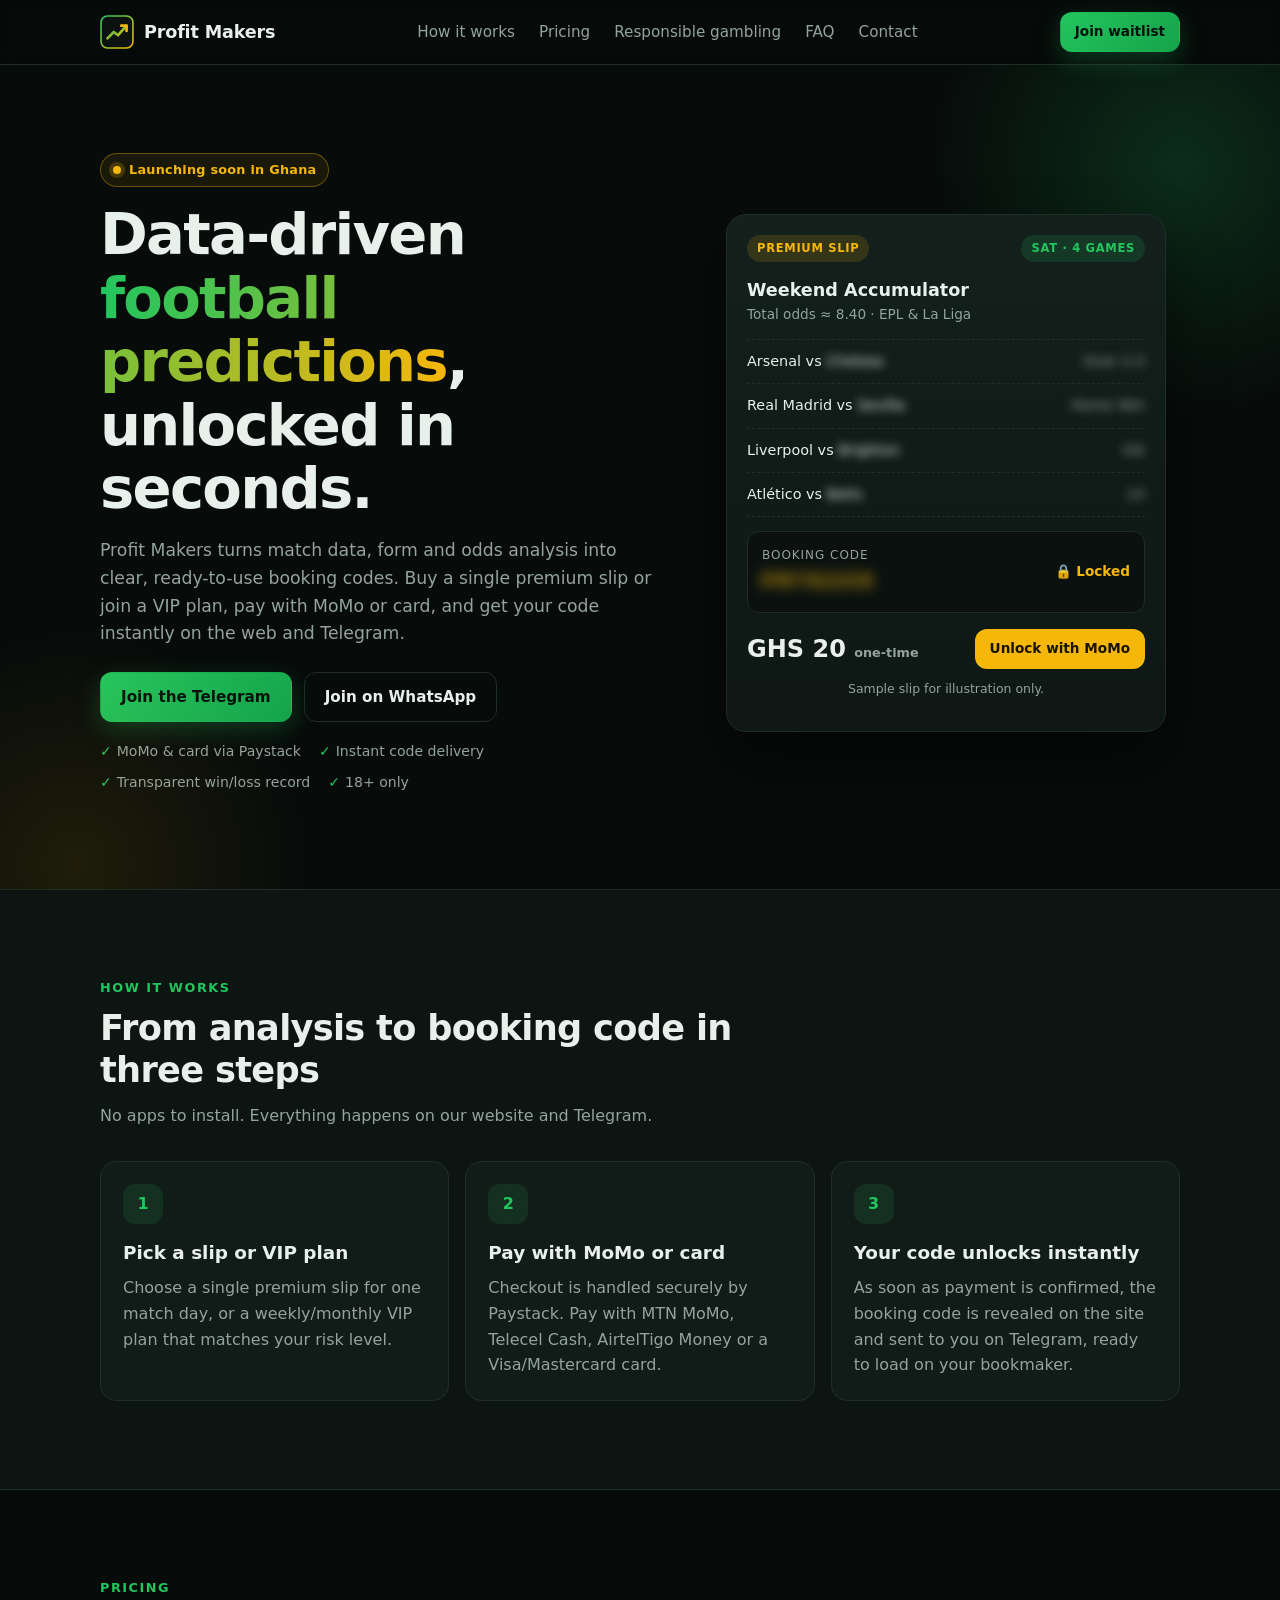
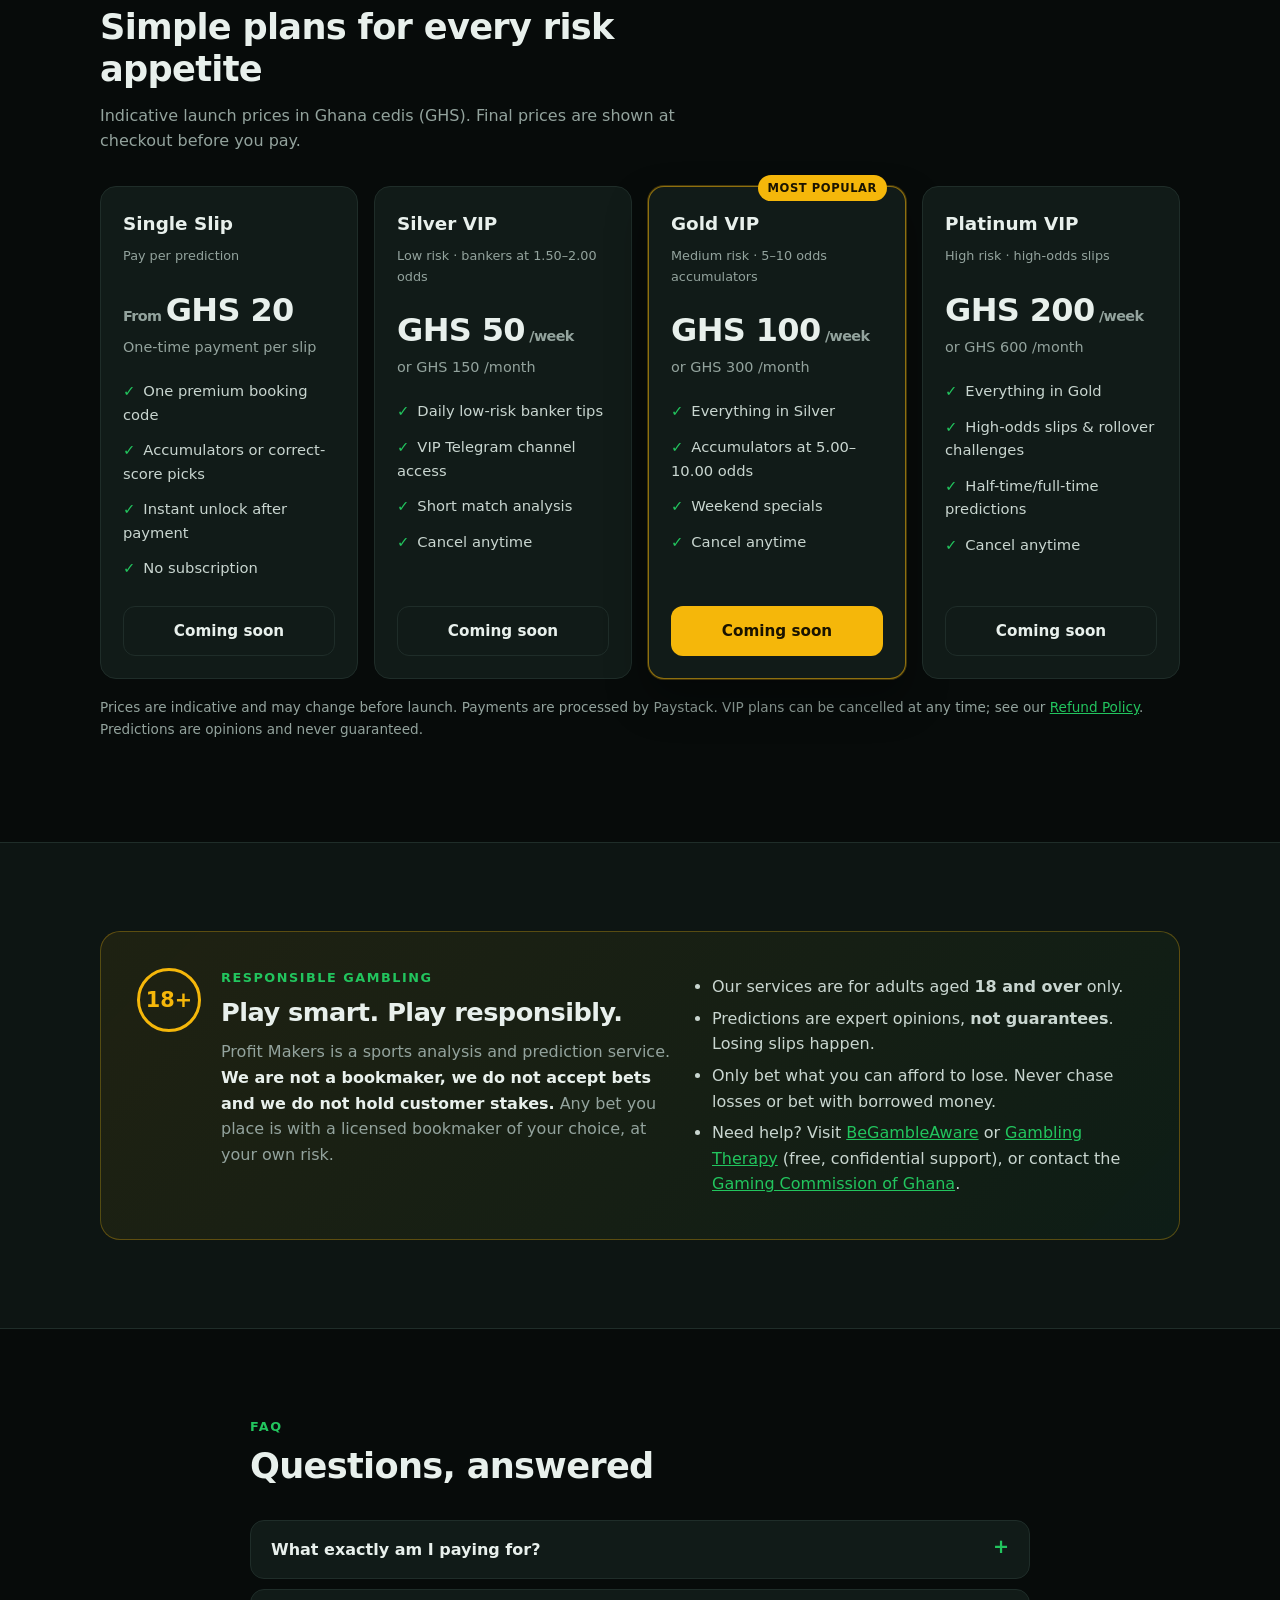
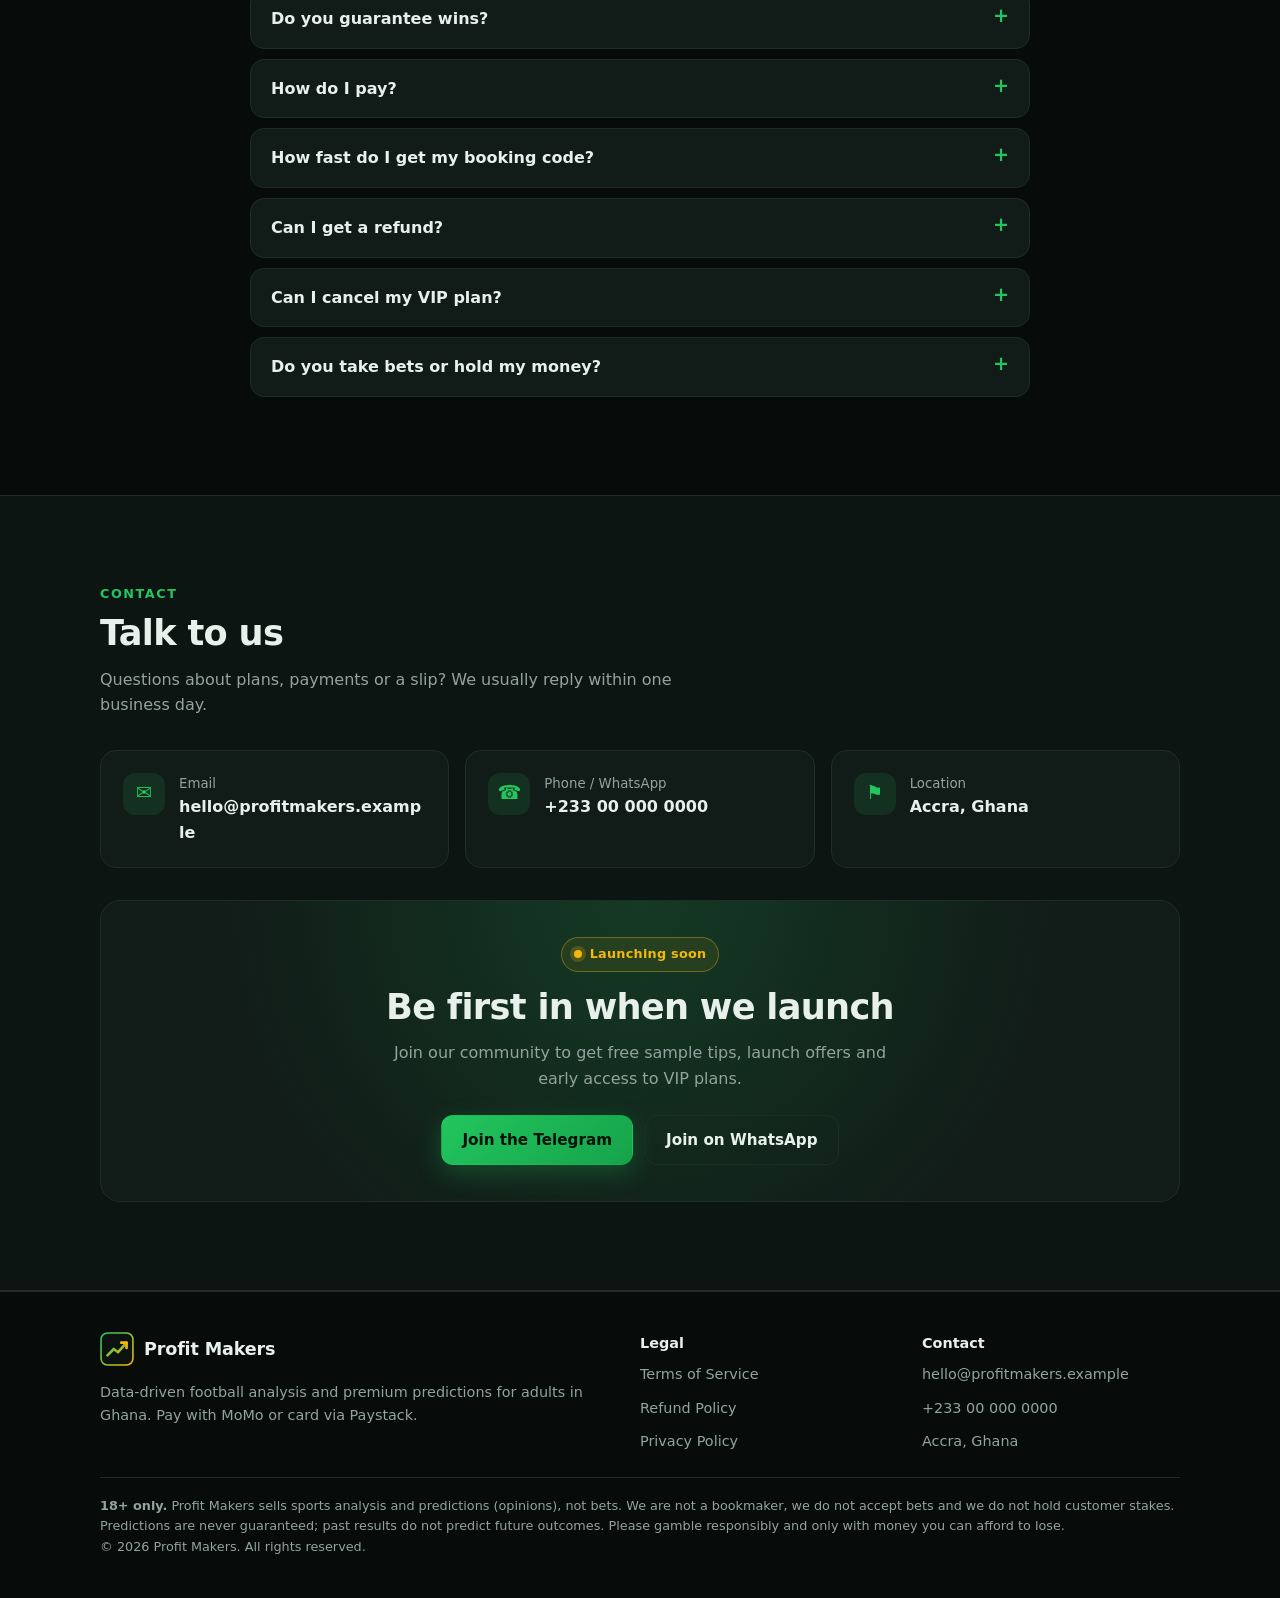
==== index.html @ fea91727 "Add Profit Makers landing page Co-authored-by: afriyierodney64 <afriyierodney64@users.noreply.github" ====
<!DOCTYPE html>
<html lang="en">
<head>
  <meta charset="utf-8">
  <meta name="viewport" content="width=device-width, initial-scale=1">
  <title>Profit Makers | Data-driven football predictions in Ghana</title>
  <meta name="description" content="Profit Makers: data-driven football analysis and premium betting tips in Ghana. Buy single slips or VIP plans with MoMo or card via Paystack. 18+ only.">
  <meta name="theme-color" content="#070b0a">
  <meta property="og:title" content="Profit Makers | Data-driven football predictions in Ghana">
  <meta property="og:description" content="Profit Makers: data-driven football analysis and premium betting tips in Ghana. Buy single slips or VIP plans with MoMo or card via Paystack. 18+ only.">
  <meta property="og:type" content="website">
  <link rel="icon" type="image/svg+xml" href="/favicon.svg">
  <link rel="stylesheet" href="/styles.css">
</head>
<body>
  <header class="site-header">
    <div class="container nav">
      <a class="brand" href="/"><img src="/logo.svg" alt="" width="34" height="34">Profit Makers</a>
      <nav class="nav-links" aria-label="Main">
        <a href="#how">How it works</a>
        <a href="#pricing">Pricing</a>
        <a href="#responsible">Responsible gambling</a>
        <a href="#faq">FAQ</a>
        <a href="#contact">Contact</a>
      </nav>
      <!-- TODO: replace href="#" with your Telegram channel or WhatsApp link (e.g. https://t.me/yourchannel or https://wa.me/233XXXXXXXXX) -->
      <a class="btn btn-primary btn-sm" href="#">Join waitlist</a>
    </div>
  </header>
  <main>
    <!-- HERO -->
    <section class="hero">
        <div class="container hero-grid">
          <div>
            <span class="pill"><span class="dot"></span>Launching soon in Ghana</span>
            <h1>Data-driven <span class="grad">football predictions</span>, unlocked in seconds.</h1>
            <p class="lead">Profit Makers turns match data, form and odds analysis into clear, ready-to-use booking codes. Buy a single premium slip or join a VIP plan, pay with MoMo or card, and get your code instantly on the web and Telegram.</p>
            <div class="hero-ctas">
              <!-- TODO: replace href="#" with your Telegram channel link (e.g. https://t.me/yourchannel) -->
              <a class="btn btn-primary" href="#">Join the Telegram</a>
              <!-- TODO: replace href="#" with your WhatsApp link (e.g. https://wa.me/233XXXXXXXXX) -->
              <a class="btn btn-ghost" href="#">Join on WhatsApp</a>
            </div>
            <ul class="trust">
              <li>MoMo &amp; card via Paystack</li>
              <li>Instant code delivery</li>
              <li>Transparent win/loss record</li>
              <li>18+ only</li>
            </ul>
          </div>

          <div>
            <article class="slip" aria-label="Sample locked premium slip">
              <div class="slip-head">
                <span class="tag tag-gold">Premium slip</span>
                <span class="tag tag-green">Sat &middot; 4 games</span>
              </div>
              <div class="slip-title">Weekend Accumulator</div>
              <div class="slip-meta">Total odds &asymp; 8.40 &middot; EPL &amp; La Liga</div>
              <ul class="legs">
                <li><span>Arsenal vs <span class="blur">Chelsea</span></span><span class="mk blur">Over 2.5</span></li>
                <li><span>Real Madrid vs <span class="blur">Sevilla</span></span><span class="mk blur">Home Win</span></li>
                <li><span>Liverpool vs <span class="blur">Brighton</span></span><span class="mk blur">GG</span></li>
                <li><span>Atl&eacute;tico vs <span class="blur">Betis</span></span><span class="mk blur">1X</span></li>
              </ul>
              <div class="code-box">
                <div>
                  <div class="code-label">Booking code</div>
                  <div class="code" aria-hidden="true">PM7K2X9</div>
                </div>
                <span class="lock">&#128274; Locked</span>
              </div>
              <div class="slip-foot">
                <div class="price">GHS 20 <small>one-time</small></div>
                <a class="btn btn-gold btn-sm" href="#pricing">Unlock with MoMo</a>
              </div>
              <p class="demo-note">Sample slip for illustration only.</p>
            </article>
          </div>
        </div>
    </section>

    <!-- HOW IT WORKS -->
    <section id="how" class="section-alt">
      <div class="container">
        <div class="section-head">
          <span class="eyebrow">How it works</span>
          <h2>From analysis to booking code in three steps</h2>
          <p>No apps to install. Everything happens on our website and Telegram.</p>
        </div>
        <div class="grid steps">
          <div class="card">
            <div class="step-num">1</div>
            <h3>Pick a slip or VIP plan</h3>
            <p>Choose a single premium slip for one match day, or a weekly/monthly VIP plan that matches your risk level.</p>
          </div>
          <div class="card">
            <div class="step-num">2</div>
            <h3>Pay with MoMo or card</h3>
            <p>Checkout is handled securely by Paystack. Pay with MTN MoMo, Telecel Cash, AirtelTigo Money or a Visa/Mastercard card.</p>
          </div>
          <div class="card">
            <div class="step-num">3</div>
            <h3>Your code unlocks instantly</h3>
            <p>As soon as payment is confirmed, the booking code is revealed on the site and sent to you on Telegram, ready to load on your bookmaker.</p>
          </div>
        </div>
      </div>
    </section>

    <!-- PRICING -->
    <section id="pricing">
      <div class="container">
        <div class="section-head">
          <span class="eyebrow">Pricing</span>
          <h2>Simple plans for every risk appetite</h2>
          <p>Indicative launch prices in Ghana cedis (GHS). Final prices are shown at checkout before you pay.</p>
        </div>
        <div class="grid plans">
          <div class="card plan">
            <h3>Single Slip</h3>
            <div class="risk">Pay per prediction</div>
            <div class="amount"><span>From </span>GHS 20</div>
            <div class="alt">One-time payment per slip</div>
            <ul>
              <li>One premium booking code</li>
              <li>Accumulators or correct-score picks</li>
              <li>Instant unlock after payment</li>
              <li>No subscription</li>
            </ul>
            <a class="btn btn-ghost" href="#contact">Coming soon</a>
          </div>
          <div class="card plan">
            <h3>Silver VIP</h3>
            <div class="risk">Low risk &middot; bankers at 1.50&ndash;2.00 odds</div>
            <div class="amount">GHS 50<span> /week</span></div>
            <div class="alt">or GHS 150 /month</div>
            <ul>
              <li>Daily low-risk banker tips</li>
              <li>VIP Telegram channel access</li>
              <li>Short match analysis</li>
              <li>Cancel anytime</li>
            </ul>
            <a class="btn btn-ghost" href="#contact">Coming soon</a>
          </div>
          <div class="card plan featured">
            <span class="badge">Most popular</span>
            <h3>Gold VIP</h3>
            <div class="risk">Medium risk &middot; 5&ndash;10 odds accumulators</div>
            <div class="amount">GHS 100<span> /week</span></div>
            <div class="alt">or GHS 300 /month</div>
            <ul>
              <li>Everything in Silver</li>
              <li>Accumulators at 5.00&ndash;10.00 odds</li>
              <li>Weekend specials</li>
              <li>Cancel anytime</li>
            </ul>
            <a class="btn btn-gold" href="#contact">Coming soon</a>
          </div>
          <div class="card plan">
            <h3>Platinum VIP</h3>
            <div class="risk">High risk &middot; high-odds slips</div>
            <div class="amount">GHS 200<span> /week</span></div>
            <div class="alt">or GHS 600 /month</div>
            <ul>
              <li>Everything in Gold</li>
              <li>High-odds slips &amp; rollover challenges</li>
              <li>Half-time/full-time predictions</li>
              <li>Cancel anytime</li>
            </ul>
            <a class="btn btn-ghost" href="#contact">Coming soon</a>
          </div>
        </div>
        <p class="note">Prices are indicative and may change before launch. Payments are processed by Paystack. VIP plans can be cancelled at any time; see our <a href="/refund">Refund Policy</a>. Predictions are opinions and never guaranteed.</p>
      </div>
    </section>

    <!-- RESPONSIBLE GAMBLING -->
    <section id="responsible" class="section-alt">
      <div class="container">
        <div class="rg">
          <div class="rg-badge" aria-label="18 plus only">18+</div>
          <div>
            <span class="eyebrow">Responsible gambling</span>
            <h2 style="font-size:1.6rem">Play smart. Play responsibly.</h2>
            <p style="color:var(--muted);margin:0">Profit Makers is a sports analysis and prediction service. <strong style="color:var(--text)">We are not a bookmaker, we do not accept bets and we do not hold customer stakes.</strong> Any bet you place is with a licensed bookmaker of your choice, at your own risk.</p>
          </div>
          <ul>
            <li>Our services are for adults aged <strong>18 and over</strong> only.</li>
            <li>Predictions are expert opinions, <strong>not guarantees</strong>. Losing slips happen.</li>
            <li>Only bet what you can afford to lose. Never chase losses or bet with borrowed money.</li>
            <li>Need help? Visit <a href="https://www.begambleaware.org/" target="_blank" rel="noopener">BeGambleAware</a> or <a href="https://www.gamblingtherapy.org/" target="_blank" rel="noopener">Gambling Therapy</a> (free, confidential support), or contact the <a href="https://gamingcommission.gov.gh/" target="_blank" rel="noopener">Gaming Commission of Ghana</a>.</li>
          </ul>
        </div>
      </div>
    </section>

    <!-- FAQ -->
    <section id="faq">
      <div class="container" style="max-width:820px">
        <div class="section-head">
          <span class="eyebrow">FAQ</span>
          <h2>Questions, answered</h2>
        </div>
        <div class="faq">
          <details>
            <summary>What exactly am I paying for?</summary>
            <p>You pay for access to our football analysis and predictions, delivered as a bookmaker booking code (e.g. SportyBet, Betway, 1xBet) plus the picks behind it. You place any bet yourself with your bookmaker.</p>
          </details>
          <details>
            <summary>Do you guarantee wins?</summary>
            <p>No. Nobody can guarantee football results. Our predictions are data-driven opinions, and we publish our win/loss record so you can judge our performance yourself.</p>
          </details>
          <details>
            <summary>How do I pay?</summary>
            <p>All payments go through Paystack. You can pay with Mobile Money (MTN MoMo, Telecel Cash, AirtelTigo Money) or a Visa/Mastercard card. We never see or store your card details.</p>
          </details>
          <details>
            <summary>How fast do I get my booking code?</summary>
            <p>Instantly. As soon as Paystack confirms your payment, the code unlocks on your account page and is sent to you on Telegram.</p>
          </details>
          <details>
            <summary>Can I get a refund?</summary>
            <p>Because predictions are digital content, payments are non-refundable once a booking code has been revealed. If a slip is cancelled or voided before kickoff, or a technical problem stops us delivering your code, we will refund you or give you credit. See our <a href="/refund">Refund Policy</a>.</p>
          </details>
          <details>
            <summary>Can I cancel my VIP plan?</summary>
            <p>Yes, any time. Your access continues until the end of the period you paid for, and you will not be charged again. We do not give partial refunds for unused days.</p>
          </details>
          <details>
            <summary>Do you take bets or hold my money?</summary>
            <p>No. Profit Makers is not a bookmaker. We do not accept bets, hold stakes, or pay out winnings. We only sell analysis and predictions.</p>
          </details>
        </div>
      </div>
    </section>

    <!-- CONTACT -->
    <section id="contact" class="section-alt">
      <div class="container">
        <div class="section-head">
          <span class="eyebrow">Contact</span>
          <h2>Talk to us</h2>
          <p>Questions about plans, payments or a slip? We usually reply within one business day.</p>
        </div>
        <div class="contact-grid">
          <div class="card contact-item">
            <div class="ic">&#9993;</div>
            <div>
              <small>Email</small>
              <!-- TODO: replace placeholder email with your real support email -->
              <a href="mailto:hello@profitmakers.example">hello@profitmakers.example</a>
            </div>
          </div>
          <div class="card contact-item">
            <div class="ic">&#9742;</div>
            <div>
              <small>Phone / WhatsApp</small>
              <!-- TODO: replace placeholder phone number (also update the tel: link) -->
              <a href="tel:+233000000000">+233 00 000 0000</a>
            </div>
          </div>
          <div class="card contact-item">
            <div class="ic">&#9873;</div>
            <div>
              <small>Location</small>
              <!-- TODO: confirm your business location/address -->
              <span style="font-weight:700">Accra, Ghana</span>
            </div>
          </div>
        </div>

        <div class="cta-band" style="margin-top:32px">
          <span class="pill"><span class="dot"></span>Launching soon</span>
          <h2 style="margin-top:14px">Be first in when we launch</h2>
          <p>Join our community to get free sample tips, launch offers and early access to VIP plans.</p>
          <div class="hero-ctas">
            <!-- TODO: replace href="#" with your Telegram channel link -->
            <a class="btn btn-primary" href="#">Join the Telegram</a>
            <!-- TODO: replace href="#" with your WhatsApp link -->
            <a class="btn btn-ghost" href="#">Join on WhatsApp</a>
          </div>
        </div>
      </div>
    </section>
  </main>
  <footer class="site-footer">
    <div class="container">
      <div class="footer-grid">
        <div>
          <a class="brand" href="/"><img src="/logo.svg" alt="" width="34" height="34">Profit Makers</a>
          <p>Data-driven football analysis and premium predictions for adults in Ghana. Pay with MoMo or card via Paystack.</p>
        </div>
        <div>
          <strong style="color:var(--text)">Legal</strong>
          <div class="footer-links" style="flex-direction:column;margin-top:8px">
            <a href="/terms">Terms of Service</a>
            <a href="/refund">Refund Policy</a>
            <a href="/privacy">Privacy Policy</a>
          </div>
        </div>
        <div>
          <strong style="color:var(--text)">Contact</strong>
          <div class="footer-links" style="flex-direction:column;margin-top:8px">
            <!-- TODO: replace placeholder email -->
            <a href="mailto:hello@profitmakers.example">hello@profitmakers.example</a>
            <!-- TODO: replace placeholder phone number -->
            <a href="tel:+233000000000">+233 00 000 0000</a>
            <span>Accra, Ghana</span>
          </div>
        </div>
      </div>
      <p class="disclaimer"><strong>18+ only.</strong> Profit Makers sells sports analysis and predictions (opinions), not bets. We are not a bookmaker, we do not accept bets and we do not hold customer stakes. Predictions are never guaranteed; past results do not predict future outcomes. Please gamble responsibly and only with money you can afford to lose.<br>&copy; <span id="year">2026</span> Profit Makers. All rights reserved.</p>
    </div>
  </footer>
  <script>document.getElementById("year").textContent = new Date().getFullYear();</script>
</body>
</html>
---- styles.css ----
:root{
  --bg:#070b0a;--bg2:#0d1513;--card:#111b18;--line:#1f2d29;
  --text:#e8f0ec;--muted:#93a39d;--green:#22c55e;--green2:#16a34a;--gold:#f5b70a;
  --radius:16px;--max:1120px;
}
*{box-sizing:border-box}
html{scroll-behavior:smooth}
body{margin:0;font-family:Inter,system-ui,-apple-system,"Segoe UI",Roboto,Arial,sans-serif;background:var(--bg);color:var(--text);line-height:1.6;-webkit-font-smoothing:antialiased}
a{color:var(--green)}
img,svg{max-width:100%}
.container{width:100%;max-width:var(--max);margin:0 auto;padding:0 20px}
.grad{background:linear-gradient(90deg,var(--green),var(--gold));-webkit-background-clip:text;background-clip:text;color:transparent}
/* Header */
.site-header{position:sticky;top:0;z-index:50;background:rgba(7,11,10,.85);backdrop-filter:blur(10px);border-bottom:1px solid var(--line)}
.nav{display:flex;align-items:center;justify-content:space-between;height:64px}
.brand{display:flex;align-items:center;gap:10px;font-weight:800;font-size:1.1rem;color:var(--text);text-decoration:none;letter-spacing:-.01em}
.brand img{width:34px;height:34px}
.nav-links{display:none;gap:24px}
.nav-links a{color:var(--muted);text-decoration:none;font-size:.95rem}
.nav-links a:hover{color:var(--text)}
/* Buttons */
.btn{display:inline-flex;align-items:center;justify-content:center;gap:8px;padding:12px 20px;border-radius:12px;font-weight:700;text-decoration:none;font-size:.95rem;border:1px solid transparent;cursor:pointer;transition:transform .15s,box-shadow .15s,background .15s}
.btn:hover{transform:translateY(-1px)}
.btn-primary{background:linear-gradient(135deg,var(--green),var(--green2));color:#04120a;box-shadow:0 8px 24px rgba(34,197,94,.25)}
.btn-gold{background:var(--gold);color:#1a1300}
.btn-ghost{border-color:var(--line);color:var(--text);background:transparent}
.btn-sm{padding:8px 14px;font-size:.85rem}
/* Hero */
.hero{position:relative;padding:56px 0 64px;overflow:hidden}
.hero::before{content:"";position:absolute;inset:-200px -200px auto auto;width:600px;height:600px;background:radial-gradient(circle,rgba(34,197,94,.18),transparent 60%);pointer-events:none}
.hero::after{content:"";position:absolute;left:-200px;bottom:-250px;width:550px;height:550px;background:radial-gradient(circle,rgba(245,183,10,.10),transparent 60%);pointer-events:none}
.hero-grid{position:relative;display:grid;gap:40px;align-items:center}
.pill{display:inline-flex;align-items:center;gap:8px;padding:6px 12px;border:1px solid rgba(245,183,10,.35);background:rgba(245,183,10,.08);color:var(--gold);border-radius:999px;font-size:.8rem;font-weight:700;letter-spacing:.02em}
.pill .dot{width:8px;height:8px;border-radius:50%;background:var(--gold);box-shadow:0 0 0 4px rgba(245,183,10,.2)}
h1{font-size:2.3rem;line-height:1.1;margin:16px 0;letter-spacing:-.03em}
h2{font-size:1.8rem;line-height:1.2;margin:0 0 12px;letter-spacing:-.02em}
h3{margin:0 0 8px;font-size:1.15rem}
.lead{color:var(--muted);font-size:1.08rem;max-width:560px}
.hero-ctas{display:flex;flex-wrap:wrap;gap:12px;margin:24px 0 18px}
.trust{display:flex;flex-wrap:wrap;gap:8px 18px;color:var(--muted);font-size:.88rem;padding:0;margin:0;list-style:none}
.trust li::before{content:"✓ ";color:var(--green);font-weight:800}
/* Slip card */
.slip{position:relative;background:linear-gradient(180deg,#13201c,#0e1714);border:1px solid var(--line);border-radius:20px;padding:20px;box-shadow:0 30px 60px rgba(0,0,0,.45);max-width:440px;margin:0 auto;width:100%}
.slip-head{display:flex;justify-content:space-between;align-items:center;margin-bottom:14px}
.tag{font-size:.72rem;font-weight:800;padding:4px 10px;border-radius:999px;text-transform:uppercase;letter-spacing:.06em}
.tag-gold{background:rgba(245,183,10,.15);color:var(--gold)}
.tag-green{background:rgba(34,197,94,.15);color:var(--green)}
.slip-title{font-weight:800;font-size:1.1rem}
.slip-meta{color:var(--muted);font-size:.85rem}
.legs{list-style:none;margin:14px 0;padding:0;border-top:1px dashed var(--line)}
.legs li{display:flex;justify-content:space-between;gap:10px;padding:10px 0;border-bottom:1px dashed var(--line);font-size:.9rem}
.legs .mk{color:var(--muted)}
.legs .blur{filter:blur(5px);user-select:none}
.code-box{position:relative;margin-top:14px;border:1px solid var(--line);border-radius:12px;padding:14px;background:#0a110f;display:flex;align-items:center;justify-content:space-between;gap:12px}
.code-label{font-size:.75rem;color:var(--muted);text-transform:uppercase;letter-spacing:.08em}
.code{font-family:ui-monospace,SFMono-Regular,Menlo,monospace;font-size:1.3rem;font-weight:800;letter-spacing:.18em;filter:blur(7px);user-select:none;color:var(--gold)}
.lock{display:inline-flex;align-items:center;gap:6px;font-size:.85rem;font-weight:700;color:var(--gold)}
.slip-foot{display:flex;justify-content:space-between;align-items:center;margin-top:16px;gap:12px}
.price{font-size:1.5rem;font-weight:800}
.price small{font-size:.8rem;color:var(--muted);font-weight:600}
.demo-note{text-align:center;color:var(--muted);font-size:.78rem;margin-top:10px}
/* Sections */
section{padding:64px 0}
.section-alt{background:var(--bg2);border-top:1px solid var(--line);border-bottom:1px solid var(--line)}
.section-head{max-width:640px;margin-bottom:32px}
.section-head p{color:var(--muted);margin:0}
.eyebrow{color:var(--green);font-weight:800;font-size:.8rem;text-transform:uppercase;letter-spacing:.12em;margin-bottom:8px;display:block}
.grid{display:grid;gap:16px}
.card{background:var(--card);border:1px solid var(--line);border-radius:var(--radius);padding:22px}
.card p{color:var(--muted);margin:0}
.step-num{width:40px;height:40px;border-radius:12px;display:grid;place-items:center;font-weight:800;background:rgba(34,197,94,.12);color:var(--green);margin-bottom:14px}
/* Pricing */
.plan{position:relative;display:flex;flex-direction:column}
.plan.featured{border-color:rgba(245,183,10,.55);box-shadow:0 0 0 1px rgba(245,183,10,.25),0 20px 40px rgba(0,0,0,.35)}
.plan .badge{position:absolute;top:-12px;right:18px;background:var(--gold);color:#1a1300;font-size:.72rem;font-weight:800;padding:4px 10px;border-radius:999px;text-transform:uppercase;letter-spacing:.05em}
.plan .risk{font-size:.8rem;color:var(--muted);margin-bottom:12px}
.plan .amount{font-size:2rem;font-weight:800;letter-spacing:-.02em;margin:6px 0 0}
.plan .amount span{font-size:.9rem;color:var(--muted);font-weight:600}
.plan .alt{color:var(--muted);font-size:.9rem;margin-bottom:14px}
.plan ul{list-style:none;padding:0;margin:0 0 20px;flex:1}
.plan li{padding:6px 0;color:#c9d6d0;font-size:.92rem}
.plan li::before{content:"✓";color:var(--green);font-weight:800;margin-right:8px}
.plan .btn{width:100%}
.note{color:var(--muted);font-size:.85rem;margin-top:18px}
/* Responsible */
.rg{display:grid;gap:20px;background:linear-gradient(135deg,rgba(245,183,10,.08),rgba(34,197,94,.05));border:1px solid rgba(245,183,10,.3);border-radius:20px;padding:28px}
.rg-badge{display:inline-grid;place-items:center;width:64px;height:64px;border-radius:50%;border:3px solid var(--gold);color:var(--gold);font-weight:900;font-size:1.3rem}
.rg ul{margin:0;padding-left:20px;color:#c9d6d0}
.rg li{margin:6px 0}
/* FAQ */
.faq details{background:var(--card);border:1px solid var(--line);border-radius:14px;padding:16px 20px;margin-bottom:10px}
.faq summary{cursor:pointer;font-weight:700;list-style:none;display:flex;justify-content:space-between;gap:12px}
.faq summary::-webkit-details-marker{display:none}
.faq summary::after{content:"+";color:var(--green);font-weight:800;font-size:1.2rem;line-height:1}
.faq details[open] summary::after{content:"–"}
.faq details p{color:var(--muted);margin:10px 0 0}
/* Contact */
.contact-grid{display:grid;gap:16px}
.contact-item{display:flex;gap:14px;align-items:flex-start}
.contact-item .ic{flex:none;width:42px;height:42px;border-radius:12px;display:grid;place-items:center;background:rgba(34,197,94,.12);color:var(--green);font-size:1.2rem}
.contact-item a{color:var(--text);font-weight:700;text-decoration:none;word-break:break-word}
.contact-item small{display:block;color:var(--muted)}
.cta-band{text-align:center;background:radial-gradient(circle at 50% 0,rgba(34,197,94,.18),transparent 70%),var(--card);border:1px solid var(--line);border-radius:20px;padding:36px 22px}
.cta-band p{color:var(--muted);max-width:520px;margin:0 auto 20px}
.cta-band .hero-ctas{justify-content:center;margin-bottom:0}
/* Footer */
.site-footer{border-top:1px solid var(--line);padding:40px 0 28px;color:var(--muted);font-size:.9rem}
.footer-grid{display:grid;gap:24px}
.footer-links{display:flex;flex-wrap:wrap;gap:10px 20px}
.footer-links a{color:var(--muted);text-decoration:none}
.footer-links a:hover{color:var(--text)}
.disclaimer{font-size:.8rem;border-top:1px solid var(--line);margin-top:24px;padding-top:18px}
/* Legal pages */
.legal{padding:48px 0 64px}
.legal .container{max-width:780px}
.legal h1{font-size:2rem}
.legal h2{font-size:1.25rem;margin-top:32px}
.legal p,.legal li{color:#c9d6d0}
.legal .updated{color:var(--muted);font-size:.9rem}
.legal .callout{background:var(--card);border:1px solid var(--line);border-left:4px solid var(--gold);border-radius:12px;padding:14px 18px;margin:20px 0}
/* Responsive */
@media (min-width:640px){
  .steps{grid-template-columns:repeat(3,1fr)}
  .plans{grid-template-columns:repeat(2,1fr)}
  .contact-grid{grid-template-columns:repeat(3,1fr)}
  h1{font-size:3rem}
}
@media (min-width:900px){
  .nav-links{display:flex}
  .hero{padding:88px 0 96px}
  .hero-grid{grid-template-columns:1.1fr .9fr}
  h1{font-size:3.6rem}
  h2{font-size:2.2rem}
  section{padding:88px 0}
  .plans{grid-template-columns:repeat(4,1fr)}
  .rg{grid-template-columns:auto 1fr 1fr;align-items:start;padding:36px}
  .footer-grid{grid-template-columns:2fr 1fr 1fr}
}
section[id]{scroll-margin-top:64px}
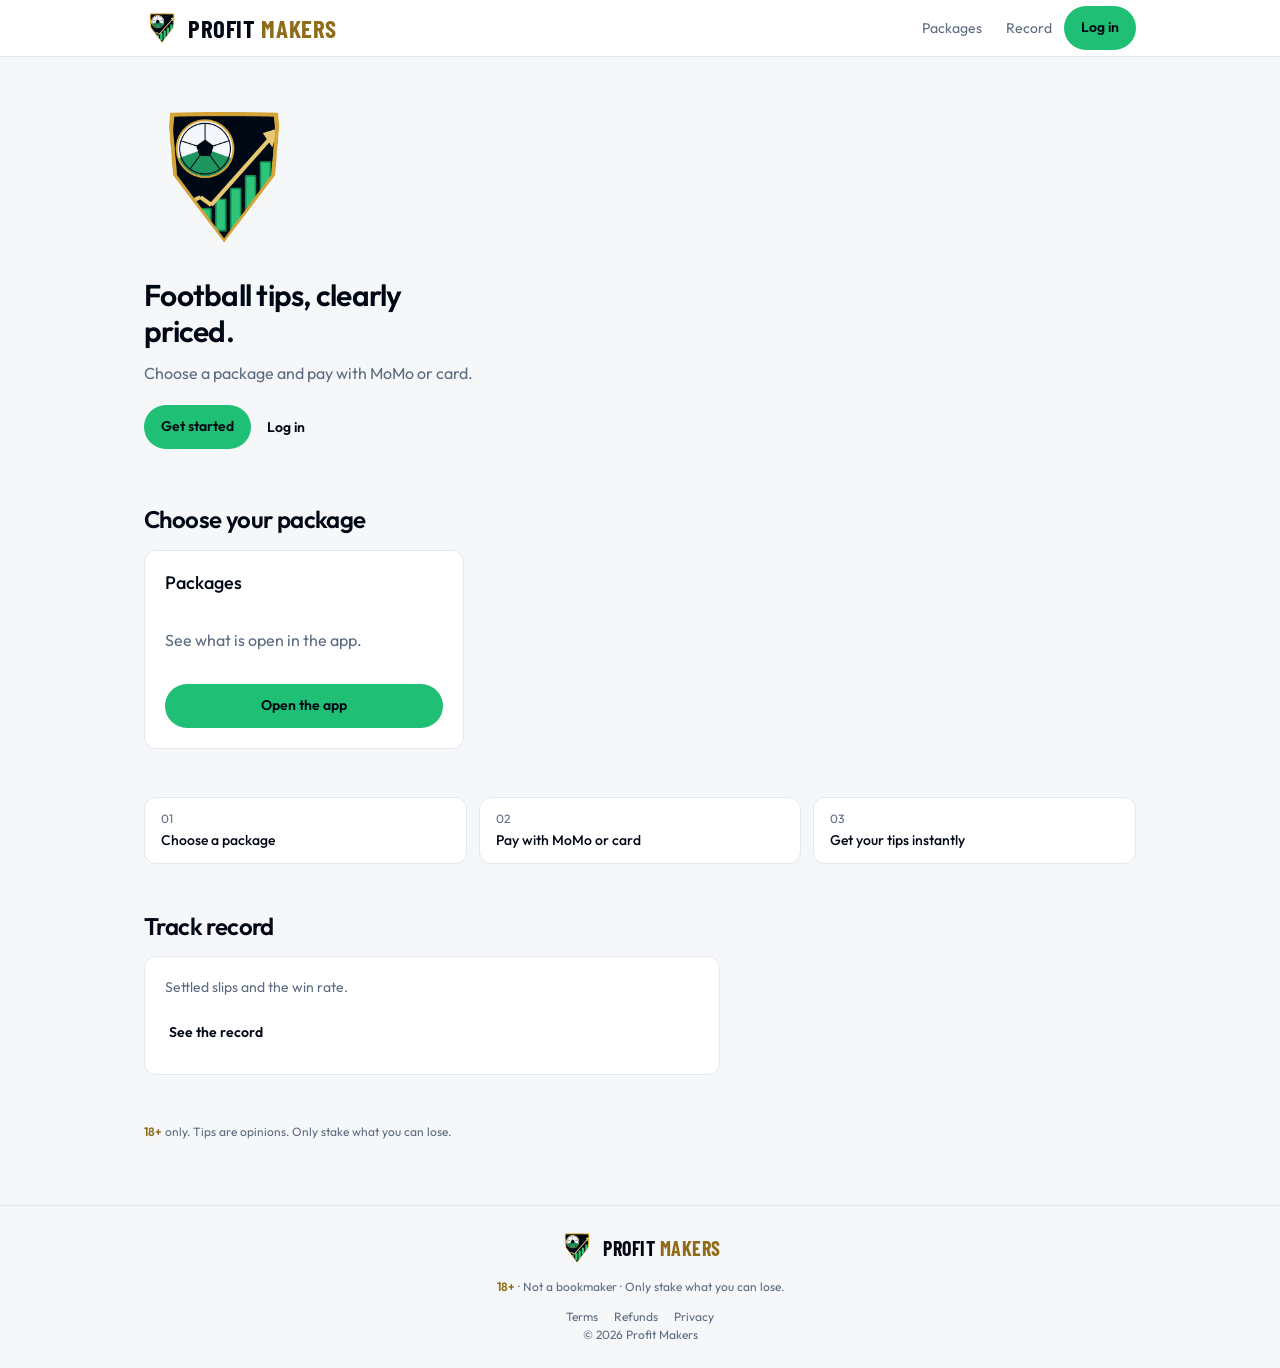
==== commit cfad2b44: "Restyle the landing page to match the Profit Makers app. Use the app's light navy, emerald, and gold" ====
--- a/index.html
+++ b/index.html
@@ -2,317 +2,110 @@
 <html lang="en">
 <head>
   <meta charset="utf-8">
-  <meta name="viewport" content="width=device-width, initial-scale=1">
-  <title>Profit Makers | Data-driven football predictions in Ghana</title>
-  <meta name="description" content="Profit Makers: data-driven football analysis and premium betting tips in Ghana. Buy single slips or VIP plans with MoMo or card via Paystack. 18+ only.">
-  <meta name="theme-color" content="#070b0a">
-  <meta property="og:title" content="Profit Makers | Data-driven football predictions in Ghana">
-  <meta property="og:description" content="Profit Makers: data-driven football analysis and premium betting tips in Ghana. Buy single slips or VIP plans with MoMo or card via Paystack. 18+ only.">
+  <meta name="viewport" content="width=device-width, initial-scale=1, viewport-fit=cover">
+  <title>Profit Makers</title>
+  <meta name="description" content="Profit Makers: football tips for adults in Ghana. Choose a package, pay with MoMo or card. 18+ only. Not a bookmaker.">
+  <meta name="theme-color" content="#000815">
+  <meta property="og:title" content="Profit Makers">
+  <meta property="og:description" content="Football tips for adults in Ghana. Choose a package, pay with MoMo or card. 18+ only.">
   <meta property="og:type" content="website">
-  <link rel="icon" type="image/svg+xml" href="/favicon.svg">
+  <link rel="icon" href="/brand/icon.png">
+  <link rel="preconnect" href="https://fonts.googleapis.com">
+  <link rel="preconnect" href="https://fonts.gstatic.com" crossorigin>
+  <link rel="preload" as="image" href="/brand/icon.png">
+  <link href="https://fonts.googleapis.com/css2?family=Barlow+Condensed:wght@600;700&family=Outfit:wght@400;500;600;700&display=swap" rel="stylesheet">
   <link rel="stylesheet" href="/styles.css">
+  <script>document.documentElement.classList.add("js");</script>
 </head>
 <body>
   <header class="site-header">
-    <div class="container nav">
-      <a class="brand" href="/"><img src="/logo.svg" alt="" width="34" height="34">Profit Makers</a>
-      <nav class="nav-links" aria-label="Main">
-        <a href="#how">How it works</a>
-        <a href="#pricing">Pricing</a>
-        <a href="#responsible">Responsible gambling</a>
-        <a href="#faq">FAQ</a>
-        <a href="#contact">Contact</a>
+    <div class="wrap bar">
+      <a class="brand" href="/" aria-label="Profit Makers home">
+        <img src="/brand/icon.png" alt="" width="36" height="36">
+        <span class="word"><span>PROFIT</span> <span class="gold">MAKERS</span></span>
+      </a>
+      <nav class="nav" aria-label="Main">
+        <a href="#packages">Packages</a>
+        <a href="https://profit-makers.pages.dev/record">Record</a>
       </nav>
-      <!-- TODO: replace href="#" with your Telegram channel or WhatsApp link (e.g. https://t.me/yourchannel or https://wa.me/233XXXXXXXXX) -->
-      <a class="btn btn-primary btn-sm" href="#">Join waitlist</a>
+      <a class="btn btn-emerald" href="https://profit-makers.pages.dev/login">Log in</a>
     </div>
   </header>
   <main>
-    <!-- HERO -->
-    <section class="hero">
-        <div class="container hero-grid">
-          <div>
-            <span class="pill"><span class="dot"></span>Launching soon in Ghana</span>
-            <h1>Data-driven <span class="grad">football predictions</span>, unlocked in seconds.</h1>
-            <p class="lead">Profit Makers turns match data, form and odds analysis into clear, ready-to-use booking codes. Buy a single premium slip or join a VIP plan, pay with MoMo or card, and get your code instantly on the web and Telegram.</p>
-            <div class="hero-ctas">
-              <!-- TODO: replace href="#" with your Telegram channel link (e.g. https://t.me/yourchannel) -->
-              <a class="btn btn-primary" href="#">Join the Telegram</a>
-              <!-- TODO: replace href="#" with your WhatsApp link (e.g. https://wa.me/233XXXXXXXXX) -->
-              <a class="btn btn-ghost" href="#">Join on WhatsApp</a>
-            </div>
-            <ul class="trust">
-              <li>MoMo &amp; card via Paystack</li>
-              <li>Instant code delivery</li>
-              <li>Transparent win/loss record</li>
-              <li>18+ only</li>
-            </ul>
-          </div>
+    <div class="wrap">
+      <section class="hero">
+        <div class="intro">
+          <svg class="ball" viewBox="0 0 64 64" aria-hidden="true">
+            <defs>
+              <clipPath id="ball-clip">
+                <circle cx="32" cy="32" r="28"/>
+              </clipPath>
+            </defs>
+            <g clip-path="url(#ball-clip)">
+              <rect width="64" height="64" fill="#f4f7fb"/>
+              <rect y="34" width="64" height="30" fill="#1fbf75"/>
+              <polygon points="32,13 45,23 40,39 24,39 19,23" fill="#000815"/>
+              <path d="M32 13V4M45 23l12-6M40 39l10 14M24 39L14 53M19 23L6 17" fill="none" stroke="#000815" stroke-width="1.6" stroke-linecap="round"/>
+            </g>
+            <circle cx="32" cy="32" r="29" fill="none" stroke="#d4a437" stroke-width="3"/>
+          </svg>
+          <img src="/brand/icon.png" alt="Profit Makers" width="160" height="160" fetchpriority="high">
+        </div>
+        <h1>Football tips, clearly priced.</h1>
+        <p class="lead">Choose a package and pay with MoMo or card.</p>
+        <div class="hero-actions">
+          <a class="btn btn-emerald" href="https://profit-makers.pages.dev/signup">Get started</a>
+          <a class="text-link" href="https://profit-makers.pages.dev/login">Log in</a>
+        </div>
+      </section>
 
-          <div>
-            <article class="slip" aria-label="Sample locked premium slip">
-              <div class="slip-head">
-                <span class="tag tag-gold">Premium slip</span>
-                <span class="tag tag-green">Sat &middot; 4 games</span>
-              </div>
-              <div class="slip-title">Weekend Accumulator</div>
-              <div class="slip-meta">Total odds &asymp; 8.40 &middot; EPL &amp; La Liga</div>
-              <ul class="legs">
-                <li><span>Arsenal vs <span class="blur">Chelsea</span></span><span class="mk blur">Over 2.5</span></li>
-                <li><span>Real Madrid vs <span class="blur">Sevilla</span></span><span class="mk blur">Home Win</span></li>
-                <li><span>Liverpool vs <span class="blur">Brighton</span></span><span class="mk blur">GG</span></li>
-                <li><span>Atl&eacute;tico vs <span class="blur">Betis</span></span><span class="mk blur">1X</span></li>
-              </ul>
-              <div class="code-box">
-                <div>
-                  <div class="code-label">Booking code</div>
-                  <div class="code" aria-hidden="true">PM7K2X9</div>
-                </div>
-                <span class="lock">&#128274; Locked</span>
-              </div>
-              <div class="slip-foot">
-                <div class="price">GHS 20 <small>one-time</small></div>
-                <a class="btn btn-gold btn-sm" href="#pricing">Unlock with MoMo</a>
-              </div>
-              <p class="demo-note">Sample slip for illustration only.</p>
-            </article>
-          </div>
+      <section class="section" id="packages" aria-labelledby="packages-title">
+        <h2 id="packages-title">Choose your package</h2>
+        <div class="cards" id="package-list">
+          <article class="card card-pending" aria-hidden="true"></article>
         </div>
-    </section>
+        <noscript>
+          <p class="fallback-link"><a class="text-link" href="https://profit-makers.pages.dev/">See packages in the app</a></p>
+        </noscript>
+      </section>
 
-    <!-- HOW IT WORKS -->
-    <section id="how" class="section-alt">
-      <div class="container">
-        <div class="section-head">
-          <span class="eyebrow">How it works</span>
-          <h2>From analysis to booking code in three steps</h2>
-          <p>No apps to install. Everything happens on our website and Telegram.</p>
+      <section class="section" aria-label="How it works">
+        <ol class="steps">
+          <li><span>01</span><strong>Choose a package</strong></li>
+          <li><span>02</span><strong>Pay with MoMo or card</strong></li>
+          <li><span>03</span><strong>Get your tips instantly</strong></li>
+        </ol>
+      </section>
+
+      <section class="section" aria-labelledby="record-title">
+        <h2 id="record-title">Track record</h2>
+        <div class="record-card">
+          <p>Settled slips and the win rate.</p>
+          <a class="text-link" href="https://profit-makers.pages.dev/record">See the record</a>
         </div>
-        <div class="grid steps">
-          <div class="card">
-            <div class="step-num">1</div>
-            <h3>Pick a slip or VIP plan</h3>
-            <p>Choose a single premium slip for one match day, or a weekly/monthly VIP plan that matches your risk level.</p>
-          </div>
-          <div class="card">
-            <div class="step-num">2</div>
-            <h3>Pay with MoMo or card</h3>
-            <p>Checkout is handled securely by Paystack. Pay with MTN MoMo, Telecel Cash, AirtelTigo Money or a Visa/Mastercard card.</p>
-          </div>
-          <div class="card">
-            <div class="step-num">3</div>
-            <h3>Your code unlocks instantly</h3>
-            <p>As soon as payment is confirmed, the booking code is revealed on the site and sent to you on Telegram, ready to load on your bookmaker.</p>
-          </div>
-        </div>
-      </div>
-    </section>
+      </section>
 
-    <!-- PRICING -->
-    <section id="pricing">
-      <div class="container">
-        <div class="section-head">
-          <span class="eyebrow">Pricing</span>
-          <h2>Simple plans for every risk appetite</h2>
-          <p>Indicative launch prices in Ghana cedis (GHS). Final prices are shown at checkout before you pay.</p>
-        </div>
-        <div class="grid plans">
-          <div class="card plan">
-            <h3>Single Slip</h3>
-            <div class="risk">Pay per prediction</div>
-            <div class="amount"><span>From </span>GHS 20</div>
-            <div class="alt">One-time payment per slip</div>
-            <ul>
-              <li>One premium booking code</li>
-              <li>Accumulators or correct-score picks</li>
-              <li>Instant unlock after payment</li>
-              <li>No subscription</li>
-            </ul>
-            <a class="btn btn-ghost" href="#contact">Coming soon</a>
-          </div>
-          <div class="card plan">
-            <h3>Silver VIP</h3>
-            <div class="risk">Low risk &middot; bankers at 1.50&ndash;2.00 odds</div>
-            <div class="amount">GHS 50<span> /week</span></div>
-            <div class="alt">or GHS 150 /month</div>
-            <ul>
-              <li>Daily low-risk banker tips</li>
-              <li>VIP Telegram channel access</li>
-              <li>Short match analysis</li>
-              <li>Cancel anytime</li>
-            </ul>
-            <a class="btn btn-ghost" href="#contact">Coming soon</a>
-          </div>
-          <div class="card plan featured">
-            <span class="badge">Most popular</span>
-            <h3>Gold VIP</h3>
-            <div class="risk">Medium risk &middot; 5&ndash;10 odds accumulators</div>
-            <div class="amount">GHS 100<span> /week</span></div>
-            <div class="alt">or GHS 300 /month</div>
-            <ul>
-              <li>Everything in Silver</li>
-              <li>Accumulators at 5.00&ndash;10.00 odds</li>
-              <li>Weekend specials</li>
-              <li>Cancel anytime</li>
-            </ul>
-            <a class="btn btn-gold" href="#contact">Coming soon</a>
-          </div>
-          <div class="card plan">
-            <h3>Platinum VIP</h3>
-            <div class="risk">High risk &middot; high-odds slips</div>
-            <div class="amount">GHS 200<span> /week</span></div>
-            <div class="alt">or GHS 600 /month</div>
-            <ul>
-              <li>Everything in Gold</li>
-              <li>High-odds slips &amp; rollover challenges</li>
-              <li>Half-time/full-time predictions</li>
-              <li>Cancel anytime</li>
-            </ul>
-            <a class="btn btn-ghost" href="#contact">Coming soon</a>
-          </div>
-        </div>
-        <p class="note">Prices are indicative and may change before launch. Payments are processed by Paystack. VIP plans can be cancelled at any time; see our <a href="/refund">Refund Policy</a>. Predictions are opinions and never guaranteed.</p>
-      </div>
-    </section>
-
-    <!-- RESPONSIBLE GAMBLING -->
-    <section id="responsible" class="section-alt">
-      <div class="container">
-        <div class="rg">
-          <div class="rg-badge" aria-label="18 plus only">18+</div>
-          <div>
-            <span class="eyebrow">Responsible gambling</span>
-            <h2 style="font-size:1.6rem">Play smart. Play responsibly.</h2>
-            <p style="color:var(--muted);margin:0">Profit Makers is a sports analysis and prediction service. <strong style="color:var(--text)">We are not a bookmaker, we do not accept bets and we do not hold customer stakes.</strong> Any bet you place is with a licensed bookmaker of your choice, at your own risk.</p>
-          </div>
-          <ul>
-            <li>Our services are for adults aged <strong>18 and over</strong> only.</li>
-            <li>Predictions are expert opinions, <strong>not guarantees</strong>. Losing slips happen.</li>
-            <li>Only bet what you can afford to lose. Never chase losses or bet with borrowed money.</li>
-            <li>Need help? Visit <a href="https://www.begambleaware.org/" target="_blank" rel="noopener">BeGambleAware</a> or <a href="https://www.gamblingtherapy.org/" target="_blank" rel="noopener">Gambling Therapy</a> (free, confidential support), or contact the <a href="https://gamingcommission.gov.gh/" target="_blank" rel="noopener">Gaming Commission of Ghana</a>.</li>
-          </ul>
-        </div>
-      </div>
-    </section>
-
-    <!-- FAQ -->
-    <section id="faq">
-      <div class="container" style="max-width:820px">
-        <div class="section-head">
-          <span class="eyebrow">FAQ</span>
-          <h2>Questions, answered</h2>
-        </div>
-        <div class="faq">
-          <details>
-            <summary>What exactly am I paying for?</summary>
-            <p>You pay for access to our football analysis and predictions, delivered as a bookmaker booking code (e.g. SportyBet, Betway, 1xBet) plus the picks behind it. You place any bet yourself with your bookmaker.</p>
-          </details>
-          <details>
-            <summary>Do you guarantee wins?</summary>
-            <p>No. Nobody can guarantee football results. Our predictions are data-driven opinions, and we publish our win/loss record so you can judge our performance yourself.</p>
-          </details>
-          <details>
-            <summary>How do I pay?</summary>
-            <p>All payments go through Paystack. You can pay with Mobile Money (MTN MoMo, Telecel Cash, AirtelTigo Money) or a Visa/Mastercard card. We never see or store your card details.</p>
-          </details>
-          <details>
-            <summary>How fast do I get my booking code?</summary>
-            <p>Instantly. As soon as Paystack confirms your payment, the code unlocks on your account page and is sent to you on Telegram.</p>
-          </details>
-          <details>
-            <summary>Can I get a refund?</summary>
-            <p>Because predictions are digital content, payments are non-refundable once a booking code has been revealed. If a slip is cancelled or voided before kickoff, or a technical problem stops us delivering your code, we will refund you or give you credit. See our <a href="/refund">Refund Policy</a>.</p>
-          </details>
-          <details>
-            <summary>Can I cancel my VIP plan?</summary>
-            <p>Yes, any time. Your access continues until the end of the period you paid for, and you will not be charged again. We do not give partial refunds for unused days.</p>
-          </details>
-          <details>
-            <summary>Do you take bets or hold my money?</summary>
-            <p>No. Profit Makers is not a bookmaker. We do not accept bets, hold stakes, or pay out winnings. We only sell analysis and predictions.</p>
-          </details>
-        </div>
-      </div>
-    </section>
-
-    <!-- CONTACT -->
-    <section id="contact" class="section-alt">
-      <div class="container">
-        <div class="section-head">
-          <span class="eyebrow">Contact</span>
-          <h2>Talk to us</h2>
-          <p>Questions about plans, payments or a slip? We usually reply within one business day.</p>
-        </div>
-        <div class="contact-grid">
-          <div class="card contact-item">
-            <div class="ic">&#9993;</div>
-            <div>
-              <small>Email</small>
-              <!-- TODO: replace placeholder email with your real support email -->
-              <a href="mailto:hello@profitmakers.example">hello@profitmakers.example</a>
-            </div>
-          </div>
-          <div class="card contact-item">
-            <div class="ic">&#9742;</div>
-            <div>
-              <small>Phone / WhatsApp</small>
-              <!-- TODO: replace placeholder phone number (also update the tel: link) -->
-              <a href="tel:+233000000000">+233 00 000 0000</a>
-            </div>
-          </div>
-          <div class="card contact-item">
-            <div class="ic">&#9873;</div>
-            <div>
-              <small>Location</small>
-              <!-- TODO: confirm your business location/address -->
-              <span style="font-weight:700">Accra, Ghana</span>
-            </div>
-          </div>
-        </div>
-
-        <div class="cta-band" style="margin-top:32px">
-          <span class="pill"><span class="dot"></span>Launching soon</span>
-          <h2 style="margin-top:14px">Be first in when we launch</h2>
-          <p>Join our community to get free sample tips, launch offers and early access to VIP plans.</p>
-          <div class="hero-ctas">
-            <!-- TODO: replace href="#" with your Telegram channel link -->
-            <a class="btn btn-primary" href="#">Join the Telegram</a>
-            <!-- TODO: replace href="#" with your WhatsApp link -->
-            <a class="btn btn-ghost" href="#">Join on WhatsApp</a>
-          </div>
-        </div>
-      </div>
-    </section>
+      <p class="note"><strong>18+</strong> only. Tips are opinions. Only stake what you can lose.</p>
+    </div>
   </main>
   <footer class="site-footer">
-    <div class="container">
-      <div class="footer-grid">
-        <div>
-          <a class="brand" href="/"><img src="/logo.svg" alt="" width="34" height="34">Profit Makers</a>
-          <p>Data-driven football analysis and premium predictions for adults in Ghana. Pay with MoMo or card via Paystack.</p>
-        </div>
-        <div>
-          <strong style="color:var(--text)">Legal</strong>
-          <div class="footer-links" style="flex-direction:column;margin-top:8px">
-            <a href="/terms">Terms of Service</a>
-            <a href="/refund">Refund Policy</a>
-            <a href="/privacy">Privacy Policy</a>
-          </div>
-        </div>
-        <div>
-          <strong style="color:var(--text)">Contact</strong>
-          <div class="footer-links" style="flex-direction:column;margin-top:8px">
-            <!-- TODO: replace placeholder email -->
-            <a href="mailto:hello@profitmakers.example">hello@profitmakers.example</a>
-            <!-- TODO: replace placeholder phone number -->
-            <a href="tel:+233000000000">+233 00 000 0000</a>
-            <span>Accra, Ghana</span>
-          </div>
-        </div>
-      </div>
-      <p class="disclaimer"><strong>18+ only.</strong> Profit Makers sells sports analysis and predictions (opinions), not bets. We are not a bookmaker, we do not accept bets and we do not hold customer stakes. Predictions are never guaranteed; past results do not predict future outcomes. Please gamble responsibly and only with money you can afford to lose.<br>&copy; <span id="year">2026</span> Profit Makers. All rights reserved.</p>
+    <div class="wrap">
+      <a class="brand" href="/" aria-label="Profit Makers home">
+        <img src="/brand/icon.png" alt="" width="36" height="36">
+        <span class="word"><span>PROFIT</span> <span class="gold">MAKERS</span></span>
+      </a>
+      <p><span class="age">18+</span> · Not a bookmaker · Only stake what you can lose.</p>
+      <nav class="foot-links" aria-label="Legal">
+        <a href="/terms">Terms</a>
+        <a href="/refund">Refunds</a>
+        <a href="/privacy">Privacy</a>
+      </nav>
+      <p class="copy">&copy; <span id="year">2026</span> Profit Makers</p>
     </div>
   </footer>
-  <script>document.getElementById("year").textContent = new Date().getFullYear();</script>
+  <script>
+    document.getElementById("year").textContent = new Date().getFullYear();
+  </script>
+  <script src="/packages.js" defer></script>
 </body>
 </html>
--- a/styles.css
+++ b/styles.css
@@ -1,139 +1,477 @@
-:root{
-  --bg:#070b0a;--bg2:#0d1513;--card:#111b18;--line:#1f2d29;
-  --text:#e8f0ec;--muted:#93a39d;--green:#22c55e;--green2:#16a34a;--gold:#f5b70a;
-  --radius:16px;--max:1120px;
-}
-*{box-sizing:border-box}
-html{scroll-behavior:smooth}
-body{margin:0;font-family:Inter,system-ui,-apple-system,"Segoe UI",Roboto,Arial,sans-serif;background:var(--bg);color:var(--text);line-height:1.6;-webkit-font-smoothing:antialiased}
-a{color:var(--green)}
-img,svg{max-width:100%}
-.container{width:100%;max-width:var(--max);margin:0 auto;padding:0 20px}
-.grad{background:linear-gradient(90deg,var(--green),var(--gold));-webkit-background-clip:text;background-clip:text;color:transparent}
-/* Header */
-.site-header{position:sticky;top:0;z-index:50;background:rgba(7,11,10,.85);backdrop-filter:blur(10px);border-bottom:1px solid var(--line)}
-.nav{display:flex;align-items:center;justify-content:space-between;height:64px}
-.brand{display:flex;align-items:center;gap:10px;font-weight:800;font-size:1.1rem;color:var(--text);text-decoration:none;letter-spacing:-.01em}
-.brand img{width:34px;height:34px}
-.nav-links{display:none;gap:24px}
-.nav-links a{color:var(--muted);text-decoration:none;font-size:.95rem}
-.nav-links a:hover{color:var(--text)}
-/* Buttons */
-.btn{display:inline-flex;align-items:center;justify-content:center;gap:8px;padding:12px 20px;border-radius:12px;font-weight:700;text-decoration:none;font-size:.95rem;border:1px solid transparent;cursor:pointer;transition:transform .15s,box-shadow .15s,background .15s}
-.btn:hover{transform:translateY(-1px)}
-.btn-primary{background:linear-gradient(135deg,var(--green),var(--green2));color:#04120a;box-shadow:0 8px 24px rgba(34,197,94,.25)}
-.btn-gold{background:var(--gold);color:#1a1300}
-.btn-ghost{border-color:var(--line);color:var(--text);background:transparent}
-.btn-sm{padding:8px 14px;font-size:.85rem}
-/* Hero */
-.hero{position:relative;padding:56px 0 64px;overflow:hidden}
-.hero::before{content:"";position:absolute;inset:-200px -200px auto auto;width:600px;height:600px;background:radial-gradient(circle,rgba(34,197,94,.18),transparent 60%);pointer-events:none}
-.hero::after{content:"";position:absolute;left:-200px;bottom:-250px;width:550px;height:550px;background:radial-gradient(circle,rgba(245,183,10,.10),transparent 60%);pointer-events:none}
-.hero-grid{position:relative;display:grid;gap:40px;align-items:center}
-.pill{display:inline-flex;align-items:center;gap:8px;padding:6px 12px;border:1px solid rgba(245,183,10,.35);background:rgba(245,183,10,.08);color:var(--gold);border-radius:999px;font-size:.8rem;font-weight:700;letter-spacing:.02em}
-.pill .dot{width:8px;height:8px;border-radius:50%;background:var(--gold);box-shadow:0 0 0 4px rgba(245,183,10,.2)}
-h1{font-size:2.3rem;line-height:1.1;margin:16px 0;letter-spacing:-.03em}
-h2{font-size:1.8rem;line-height:1.2;margin:0 0 12px;letter-spacing:-.02em}
-h3{margin:0 0 8px;font-size:1.15rem}
-.lead{color:var(--muted);font-size:1.08rem;max-width:560px}
-.hero-ctas{display:flex;flex-wrap:wrap;gap:12px;margin:24px 0 18px}
-.trust{display:flex;flex-wrap:wrap;gap:8px 18px;color:var(--muted);font-size:.88rem;padding:0;margin:0;list-style:none}
-.trust li::before{content:"✓ ";color:var(--green);font-weight:800}
-/* Slip card */
-.slip{position:relative;background:linear-gradient(180deg,#13201c,#0e1714);border:1px solid var(--line);border-radius:20px;padding:20px;box-shadow:0 30px 60px rgba(0,0,0,.45);max-width:440px;margin:0 auto;width:100%}
-.slip-head{display:flex;justify-content:space-between;align-items:center;margin-bottom:14px}
-.tag{font-size:.72rem;font-weight:800;padding:4px 10px;border-radius:999px;text-transform:uppercase;letter-spacing:.06em}
-.tag-gold{background:rgba(245,183,10,.15);color:var(--gold)}
-.tag-green{background:rgba(34,197,94,.15);color:var(--green)}
-.slip-title{font-weight:800;font-size:1.1rem}
-.slip-meta{color:var(--muted);font-size:.85rem}
-.legs{list-style:none;margin:14px 0;padding:0;border-top:1px dashed var(--line)}
-.legs li{display:flex;justify-content:space-between;gap:10px;padding:10px 0;border-bottom:1px dashed var(--line);font-size:.9rem}
-.legs .mk{color:var(--muted)}
-.legs .blur{filter:blur(5px);user-select:none}
-.code-box{position:relative;margin-top:14px;border:1px solid var(--line);border-radius:12px;padding:14px;background:#0a110f;display:flex;align-items:center;justify-content:space-between;gap:12px}
-.code-label{font-size:.75rem;color:var(--muted);text-transform:uppercase;letter-spacing:.08em}
-.code{font-family:ui-monospace,SFMono-Regular,Menlo,monospace;font-size:1.3rem;font-weight:800;letter-spacing:.18em;filter:blur(7px);user-select:none;color:var(--gold)}
-.lock{display:inline-flex;align-items:center;gap:6px;font-size:.85rem;font-weight:700;color:var(--gold)}
-.slip-foot{display:flex;justify-content:space-between;align-items:center;margin-top:16px;gap:12px}
-.price{font-size:1.5rem;font-weight:800}
-.price small{font-size:.8rem;color:var(--muted);font-weight:600}
-.demo-note{text-align:center;color:var(--muted);font-size:.78rem;margin-top:10px}
-/* Sections */
-section{padding:64px 0}
-.section-alt{background:var(--bg2);border-top:1px solid var(--line);border-bottom:1px solid var(--line)}
-.section-head{max-width:640px;margin-bottom:32px}
-.section-head p{color:var(--muted);margin:0}
-.eyebrow{color:var(--green);font-weight:800;font-size:.8rem;text-transform:uppercase;letter-spacing:.12em;margin-bottom:8px;display:block}
-.grid{display:grid;gap:16px}
-.card{background:var(--card);border:1px solid var(--line);border-radius:var(--radius);padding:22px}
-.card p{color:var(--muted);margin:0}
-.step-num{width:40px;height:40px;border-radius:12px;display:grid;place-items:center;font-weight:800;background:rgba(34,197,94,.12);color:var(--green);margin-bottom:14px}
-/* Pricing */
-.plan{position:relative;display:flex;flex-direction:column}
-.plan.featured{border-color:rgba(245,183,10,.55);box-shadow:0 0 0 1px rgba(245,183,10,.25),0 20px 40px rgba(0,0,0,.35)}
-.plan .badge{position:absolute;top:-12px;right:18px;background:var(--gold);color:#1a1300;font-size:.72rem;font-weight:800;padding:4px 10px;border-radius:999px;text-transform:uppercase;letter-spacing:.05em}
-.plan .risk{font-size:.8rem;color:var(--muted);margin-bottom:12px}
-.plan .amount{font-size:2rem;font-weight:800;letter-spacing:-.02em;margin:6px 0 0}
-.plan .amount span{font-size:.9rem;color:var(--muted);font-weight:600}
-.plan .alt{color:var(--muted);font-size:.9rem;margin-bottom:14px}
-.plan ul{list-style:none;padding:0;margin:0 0 20px;flex:1}
-.plan li{padding:6px 0;color:#c9d6d0;font-size:.92rem}
-.plan li::before{content:"✓";color:var(--green);font-weight:800;margin-right:8px}
-.plan .btn{width:100%}
-.note{color:var(--muted);font-size:.85rem;margin-top:18px}
-/* Responsible */
-.rg{display:grid;gap:20px;background:linear-gradient(135deg,rgba(245,183,10,.08),rgba(34,197,94,.05));border:1px solid rgba(245,183,10,.3);border-radius:20px;padding:28px}
-.rg-badge{display:inline-grid;place-items:center;width:64px;height:64px;border-radius:50%;border:3px solid var(--gold);color:var(--gold);font-weight:900;font-size:1.3rem}
-.rg ul{margin:0;padding-left:20px;color:#c9d6d0}
-.rg li{margin:6px 0}
-/* FAQ */
-.faq details{background:var(--card);border:1px solid var(--line);border-radius:14px;padding:16px 20px;margin-bottom:10px}
-.faq summary{cursor:pointer;font-weight:700;list-style:none;display:flex;justify-content:space-between;gap:12px}
-.faq summary::-webkit-details-marker{display:none}
-.faq summary::after{content:"+";color:var(--green);font-weight:800;font-size:1.2rem;line-height:1}
-.faq details[open] summary::after{content:"–"}
-.faq details p{color:var(--muted);margin:10px 0 0}
-/* Contact */
-.contact-grid{display:grid;gap:16px}
-.contact-item{display:flex;gap:14px;align-items:flex-start}
-.contact-item .ic{flex:none;width:42px;height:42px;border-radius:12px;display:grid;place-items:center;background:rgba(34,197,94,.12);color:var(--green);font-size:1.2rem}
-.contact-item a{color:var(--text);font-weight:700;text-decoration:none;word-break:break-word}
-.contact-item small{display:block;color:var(--muted)}
-.cta-band{text-align:center;background:radial-gradient(circle at 50% 0,rgba(34,197,94,.18),transparent 70%),var(--card);border:1px solid var(--line);border-radius:20px;padding:36px 22px}
-.cta-band p{color:var(--muted);max-width:520px;margin:0 auto 20px}
-.cta-band .hero-ctas{justify-content:center;margin-bottom:0}
-/* Footer */
-.site-footer{border-top:1px solid var(--line);padding:40px 0 28px;color:var(--muted);font-size:.9rem}
-.footer-grid{display:grid;gap:24px}
-.footer-links{display:flex;flex-wrap:wrap;gap:10px 20px}
-.footer-links a{color:var(--muted);text-decoration:none}
-.footer-links a:hover{color:var(--text)}
-.disclaimer{font-size:.8rem;border-top:1px solid var(--line);margin-top:24px;padding-top:18px}
-/* Legal pages */
-.legal{padding:48px 0 64px}
-.legal .container{max-width:780px}
-.legal h1{font-size:2rem}
-.legal h2{font-size:1.25rem;margin-top:32px}
-.legal p,.legal li{color:#c9d6d0}
-.legal .updated{color:var(--muted);font-size:.9rem}
-.legal .callout{background:var(--card);border:1px solid var(--line);border-left:4px solid var(--gold);border-radius:12px;padding:14px 18px;margin:20px 0}
-/* Responsive */
-@media (min-width:640px){
-  .steps{grid-template-columns:repeat(3,1fr)}
-  .plans{grid-template-columns:repeat(2,1fr)}
-  .contact-grid{grid-template-columns:repeat(3,1fr)}
-  h1{font-size:3rem}
-}
-@media (min-width:900px){
-  .nav-links{display:flex}
-  .hero{padding:88px 0 96px}
-  .hero-grid{grid-template-columns:1.1fr .9fr}
-  h1{font-size:3.6rem}
-  h2{font-size:2.2rem}
-  section{padding:88px 0}
-  .plans{grid-template-columns:repeat(4,1fr)}
-  .rg{grid-template-columns:auto 1fr 1fr;align-items:start;padding:36px}
-  .footer-grid{grid-template-columns:2fr 1fr 1fr}
-}
-section[id]{scroll-margin-top:64px}
+:root {
+  --font-sans: "Outfit", ui-sans-serif, system-ui, sans-serif;
+  --font-display: "Barlow Condensed", sans-serif;
+  --navy: #000815;
+  --ink: #000815;
+  --muted: #5c6b80;
+  --line: #e4e9f0;
+  --paper: #f6f7f9;
+  --white: #fff;
+  --emerald-300: #0c7a4b;
+  --emerald-400: #14915a;
+  --emerald-500: #1fbf75;
+  --gold-300: #7a5b16;
+  --gold-400: #8f6b1a;
+  --gold-500: #d4a437;
+  --danger: #c42345;
+  --max: 64rem;
+  --header: 3.5rem;
+}
+
+*,
+*::before,
+*::after { box-sizing: border-box; }
+
+html {
+  scroll-behavior: smooth;
+  -webkit-text-size-adjust: 100%;
+  text-size-adjust: 100%;
+  touch-action: manipulation;
+  color: var(--ink);
+  background: var(--paper);
+}
+
+body {
+  margin: 0;
+  min-height: 100vh;
+  font-family: var(--font-sans);
+  font-size: 16px;
+  line-height: 1.5;
+  color: var(--ink);
+  background: var(--paper);
+  -webkit-font-smoothing: antialiased;
+  touch-action: manipulation;
+  overflow-x: clip;
+}
+
+img, svg { display: block; max-width: 100%; }
+
+a, button { touch-action: manipulation; }
+
+a { color: inherit; }
+
+button, input, select, textarea {
+  font: inherit;
+  color: inherit;
+  touch-action: manipulation;
+}
+
+/* iOS zooms focused fields under 16px. Keep every control at least 16px. */
+input, select, textarea {
+  font-size: 16px;
+  line-height: 1.5;
+}
+
+:focus-visible {
+  outline: 2px solid var(--gold-500);
+  outline-offset: 2px;
+}
+
+::selection { color: var(--navy); background: #f6e7bc; }
+
+.wrap {
+  width: 100%;
+  max-width: var(--max);
+  margin: 0 auto;
+  padding: 0 1rem;
+}
+
+.site-header {
+  position: sticky;
+  top: 0;
+  z-index: 30;
+  background: var(--white);
+  border-bottom: 1px solid var(--line);
+}
+
+.bar {
+  display: flex;
+  align-items: center;
+  gap: 0.75rem;
+  min-height: var(--header);
+  padding-top: env(safe-area-inset-top);
+}
+
+.brand {
+  display: inline-flex;
+  align-items: center;
+  gap: 0.5rem;
+  min-width: 0;
+  text-decoration: none;
+}
+
+.brand img {
+  width: 2.25rem;
+  height: 2.25rem;
+  object-fit: contain;
+  flex: none;
+}
+
+.word {
+  font-family: var(--font-display);
+  font-size: 1.35rem;
+  font-weight: 700;
+  letter-spacing: 0.025em;
+  line-height: 1;
+  color: var(--navy);
+  white-space: nowrap;
+}
+
+.word .gold { color: var(--gold-400); }
+
+.nav {
+  display: none;
+  align-items: center;
+  gap: 1.5rem;
+}
+
+.nav a {
+  color: var(--muted);
+  font-size: 0.875rem;
+  text-decoration: none;
+}
+
+.nav a:hover { color: var(--navy); }
+
+.bar .btn { margin-left: auto; }
+
+.btn {
+  display: inline-flex;
+  align-items: center;
+  justify-content: center;
+  gap: 0.5rem;
+  min-height: 44px;
+  padding: 0.5rem 1rem;
+  border-radius: 999px;
+  border: 1px solid transparent;
+  font-size: 0.875rem;
+  font-weight: 600;
+  line-height: 1.25;
+  text-decoration: none;
+  cursor: pointer;
+  transition: background-color 0.15s, border-color 0.15s;
+}
+
+.btn-emerald {
+  background: var(--emerald-500);
+  color: var(--navy);
+}
+
+.btn-emerald:hover { background: var(--emerald-400); }
+
+.btn-block { width: 100%; }
+
+.text-link {
+  display: inline-flex;
+  align-items: center;
+  min-height: 44px;
+  padding: 0 0.25rem;
+  color: var(--navy);
+  font-size: 0.875rem;
+  font-weight: 600;
+  text-decoration: none;
+}
+
+.text-link:hover { color: var(--gold-400); }
+
+main { padding: 2rem 0 3rem; }
+
+.hero { padding-bottom: 0.5rem; }
+
+.intro {
+  position: relative;
+  width: 8.5rem;
+  height: 8.5rem;
+  margin: 0 0 1.25rem;
+}
+
+.intro img {
+  width: 100%;
+  height: 100%;
+  object-fit: contain;
+}
+
+.ball {
+  position: absolute;
+  z-index: 1;
+  width: 33.4%;
+  height: 33.4%;
+  left: 20.8%;
+  top: 14%;
+  opacity: 0;
+  transform-origin: 50% 50%;
+  pointer-events: none;
+}
+
+.hero h1 {
+  margin: 0;
+  max-width: 16ch;
+  font-size: 1.875rem;
+  font-weight: 600;
+  letter-spacing: -0.025em;
+  line-height: 1.2;
+}
+
+.lead {
+  margin: 0.75rem 0 0;
+  max-width: 28rem;
+  color: var(--muted);
+  font-size: 1rem;
+}
+
+.hero-actions {
+  display: flex;
+  flex-wrap: wrap;
+  align-items: center;
+  gap: 0.25rem 0.75rem;
+  margin-top: 1.25rem;
+}
+
+.section { margin-top: 3rem; }
+
+.section h2 {
+  margin: 0 0 1rem;
+  font-size: 1.5rem;
+  font-weight: 600;
+  letter-spacing: -0.025em;
+  line-height: 1.2;
+}
+
+.cards {
+  display: grid;
+  gap: 1rem;
+}
+
+.card {
+  display: flex;
+  flex-direction: column;
+  gap: 1rem;
+  padding: 1.25rem;
+  background: var(--white);
+  border: 1px solid var(--line);
+  border-radius: 0.75rem;
+}
+
+.card h3 {
+  margin: 0;
+  font-size: 1.125rem;
+  font-weight: 500;
+  line-height: 1.375;
+}
+
+.price {
+  margin: 0.25rem 0 0;
+  color: var(--gold-400);
+  font-size: 0.875rem;
+  font-weight: 600;
+}
+
+.tagline,
+.hours,
+.muted { color: var(--muted); }
+
+.tagline,
+.hours { margin: 0; font-size: 0.875rem; }
+
+.card ul {
+  margin: 0;
+  padding: 0;
+  list-style: none;
+  display: grid;
+  gap: 0.25rem;
+}
+
+.card li {
+  color: var(--muted);
+  font-size: 0.875rem;
+}
+
+.card .btn { margin-top: auto; }
+
+.card-pending { display: none; min-height: 9.5rem; }
+
+.js .card-pending {
+  display: flex;
+  animation: pending 1.4s ease infinite;
+}
+
+.fallback-link { margin: 0.75rem 0 0; }
+
+.age { color: var(--gold-400); font-weight: 600; }
+
+.steps {
+  display: grid;
+  gap: 0.75rem;
+  margin: 0;
+  padding: 0;
+  list-style: none;
+}
+
+.steps li {
+  padding: 0.75rem 1rem;
+  background: var(--white);
+  border: 1px solid var(--line);
+  border-radius: 0.75rem;
+  font-size: 0.875rem;
+}
+
+.steps span {
+  display: block;
+  color: var(--muted);
+  font-size: 0.75rem;
+}
+
+.steps strong {
+  display: block;
+  margin-top: 0.125rem;
+  font-weight: 500;
+}
+
+.record-card {
+  display: flex;
+  flex-direction: column;
+  align-items: flex-start;
+  gap: 0.75rem;
+  max-width: 36rem;
+  padding: 1.25rem;
+  background: var(--white);
+  border: 1px solid var(--line);
+  border-radius: 0.75rem;
+}
+
+.record-card p {
+  margin: 0;
+  color: var(--muted);
+  font-size: 0.875rem;
+}
+
+.note {
+  margin: 3rem 0 0;
+  color: var(--muted);
+  font-size: 0.75rem;
+}
+
+.note strong {
+  color: var(--gold-400);
+  font-weight: 600;
+}
+
+.site-footer {
+  border-top: 1px solid var(--line);
+  padding: 1.5rem 0 calc(1.5rem + env(safe-area-inset-bottom));
+  color: var(--muted);
+  font-size: 0.75rem;
+  text-align: center;
+}
+
+.site-footer .word { font-size: 1.25rem; }
+
+.site-footer .brand {
+  justify-content: center;
+  margin-bottom: 0.75rem;
+}
+
+.site-footer p { margin: 0; }
+
+.foot-links {
+  display: flex;
+  flex-wrap: wrap;
+  justify-content: center;
+  gap: 0.5rem 1rem;
+  margin-top: 0.75rem;
+}
+
+.foot-links a {
+  color: var(--muted);
+  text-decoration: none;
+}
+
+.foot-links a:hover { color: var(--navy); }
+
+.copy { margin-top: 0.75rem; }
+
+.legal { padding-bottom: 3rem; }
+
+.legal .wrap { max-width: 40rem; }
+
+.legal h1 {
+  margin: 0 0 0.5rem;
+  font-size: 1.875rem;
+  font-weight: 600;
+  letter-spacing: -0.025em;
+  line-height: 1.2;
+}
+
+.legal .updated {
+  margin: 0 0 1rem;
+  color: var(--muted);
+  font-size: 0.875rem;
+}
+
+.legal h2 {
+  margin: 2rem 0 0.5rem;
+  font-size: 1.125rem;
+  font-weight: 600;
+}
+
+.legal p,
+.legal li { color: var(--ink); }
+
+.legal ul { margin: 0.5rem 0 0; padding-left: 1.25rem; }
+
+.legal li { margin: 0.35rem 0; }
+
+.legal a {
+  color: var(--gold-400);
+  font-weight: 600;
+}
+
+.legal .callout {
+  margin: 1.25rem 0;
+  padding: 0.875rem 1rem;
+  background: var(--white);
+  border: 1px solid var(--line);
+  border-left: 4px solid var(--gold-500);
+  border-radius: 0.75rem;
+}
+
+@keyframes roll-in {
+  0% { transform: translate3d(-7.5rem, 0.75rem, 0) rotate(-540deg); opacity: 0; }
+  14% { opacity: 1; }
+  76% { transform: translate3d(0, 0, 0) rotate(0deg); opacity: 1; }
+  100% { transform: translate3d(0, 0, 0) rotate(0deg); opacity: 0; }
+}
+
+@keyframes pending {
+  50% { opacity: 0.55; }
+}
+
+@media (prefers-reduced-motion: no-preference) {
+  .ball { animation: roll-in 1.05s cubic-bezier(0.18, 0.75, 0.24, 1) both; }
+}
+
+@media (prefers-reduced-motion: reduce) {
+  html { scroll-behavior: auto; }
+  .ball { animation: none; opacity: 0; }
+  .js .card-pending { animation: none; }
+}
+
+@media (min-width: 24rem) {
+  .word { font-size: 1.55rem; }
+}
+
+@media (min-width: 40rem) {
+  .intro { width: 10rem; height: 10rem; }
+  .steps { grid-template-columns: repeat(3, minmax(0, 1fr)); }
+  .cards { grid-template-columns: repeat(2, minmax(0, 1fr)); }
+}
+
+@media (min-width: 48rem) {
+  .nav { display: flex; margin-left: auto; }
+  .bar .btn { margin-left: 0; }
+  main { padding: 2.5rem 0 4rem; }
+}
+
+@media (min-width: 64rem) {
+  .cards { grid-template-columns: repeat(3, minmax(0, 1fr)); }
+}
